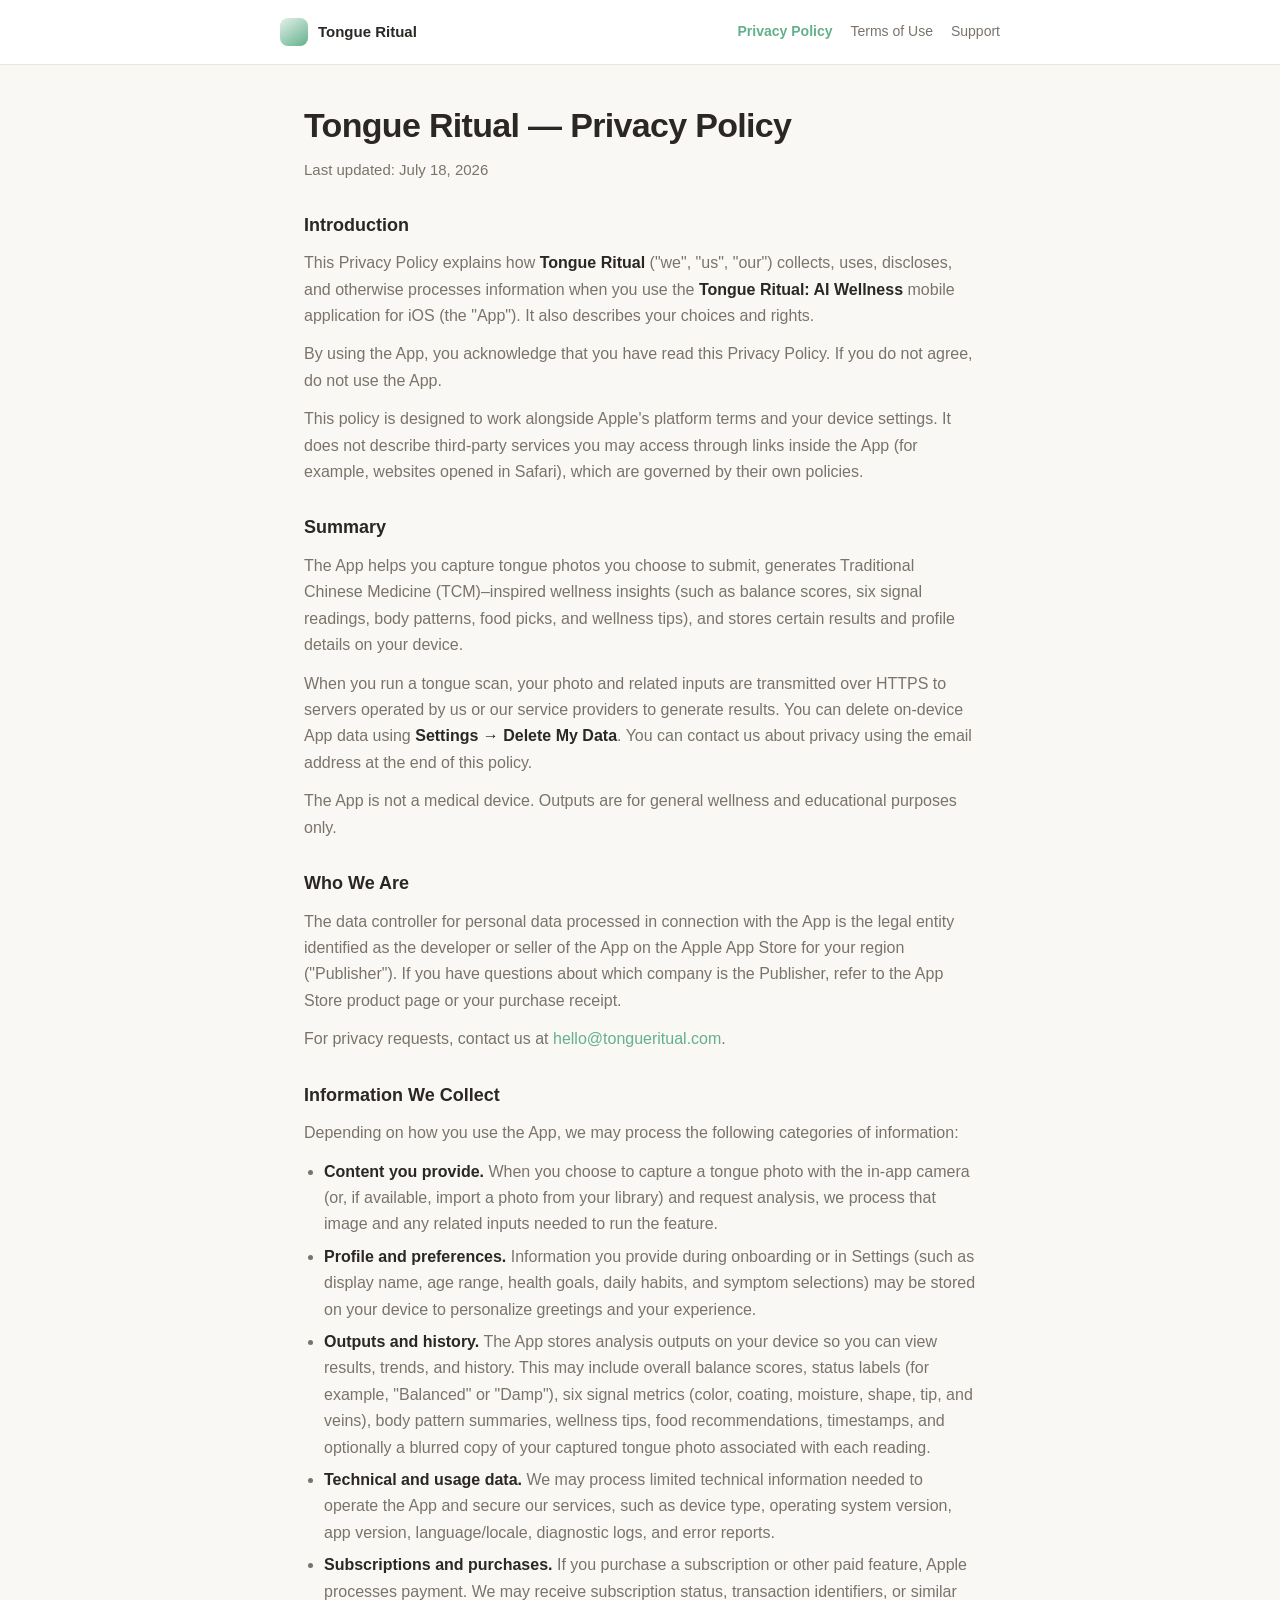
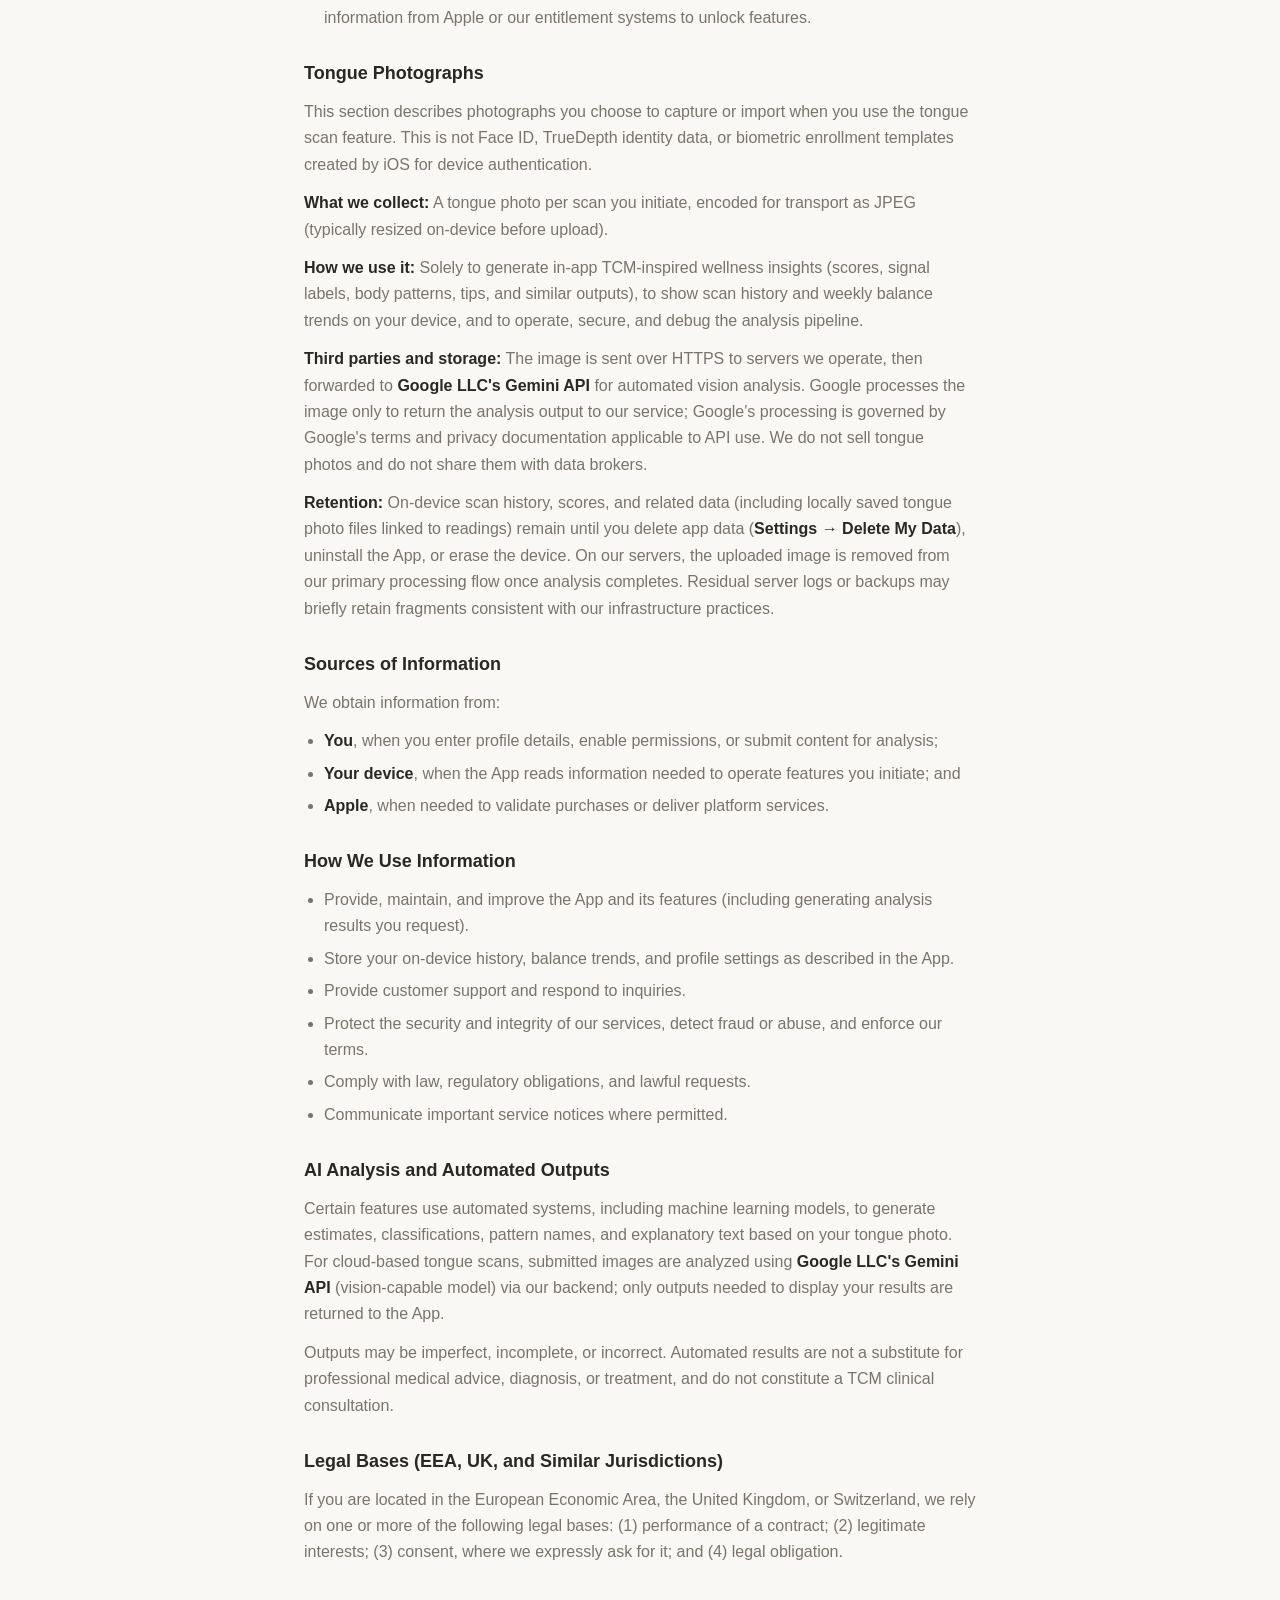
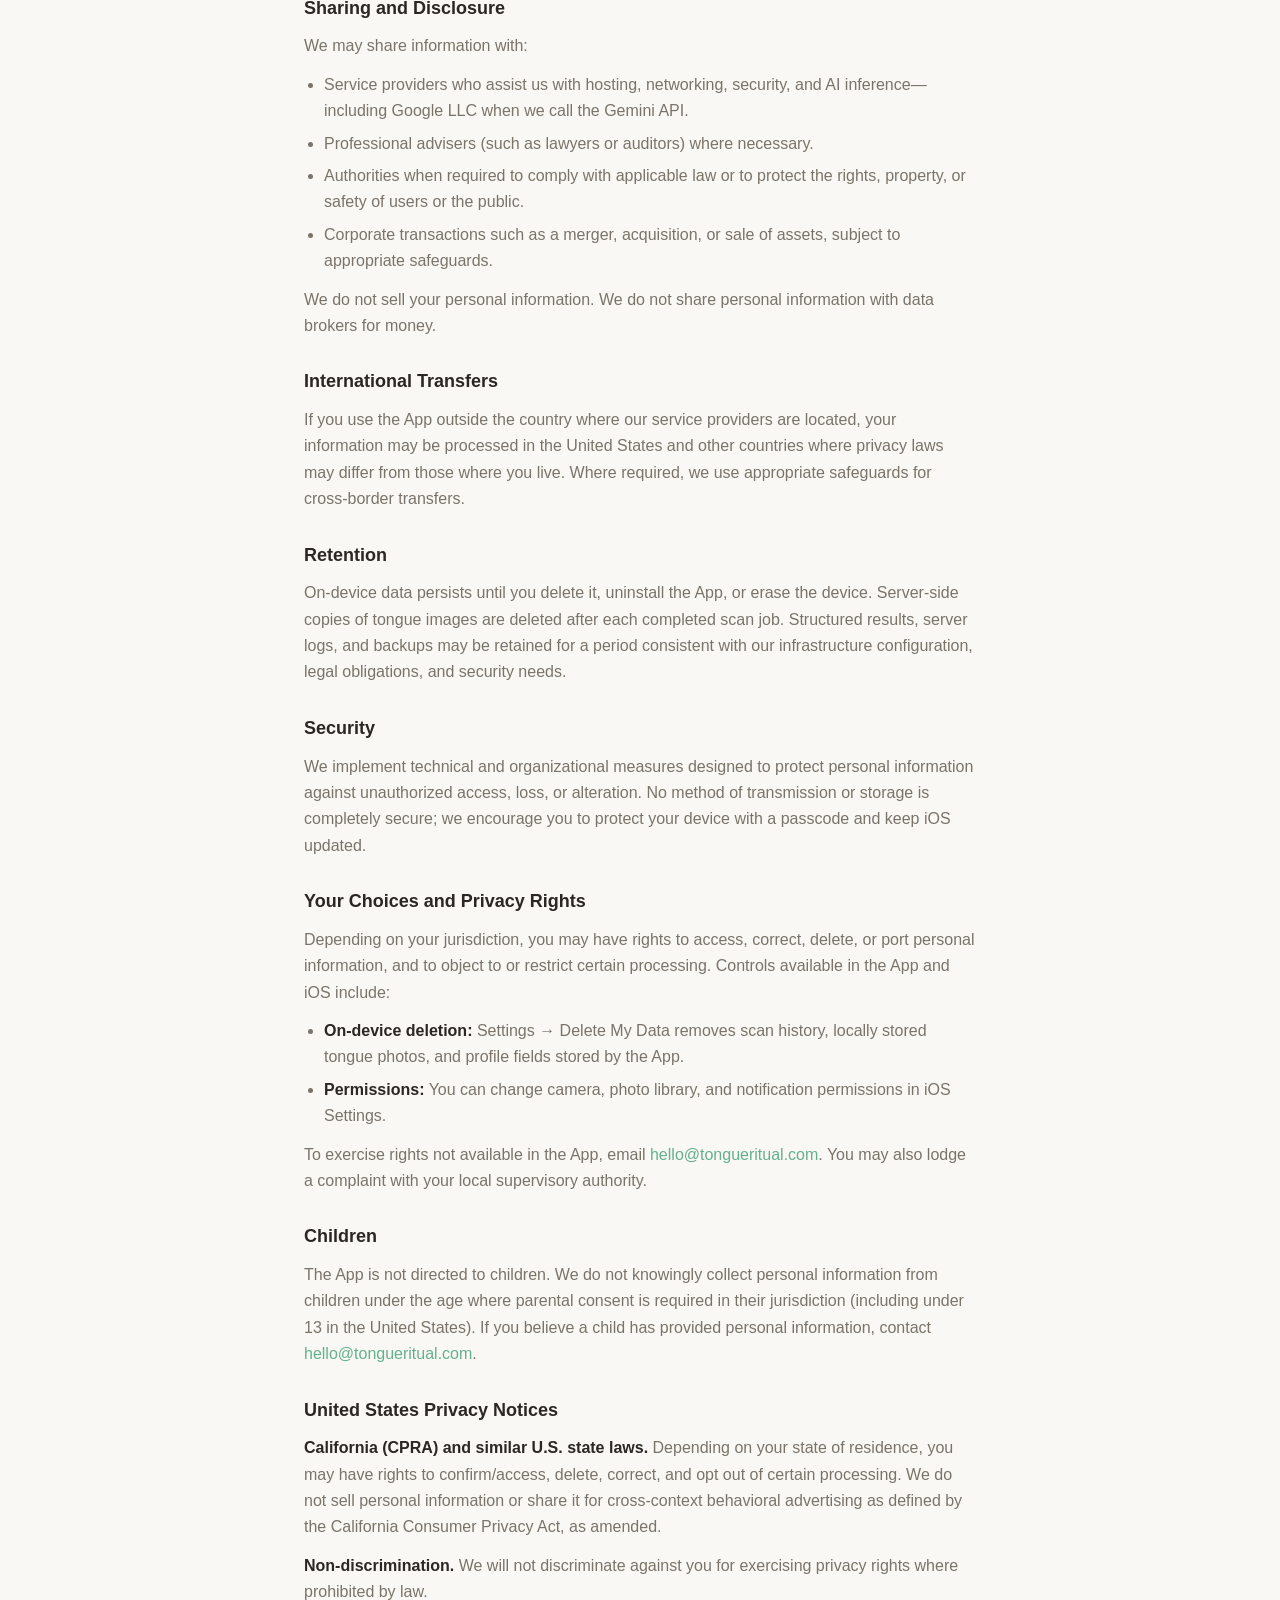
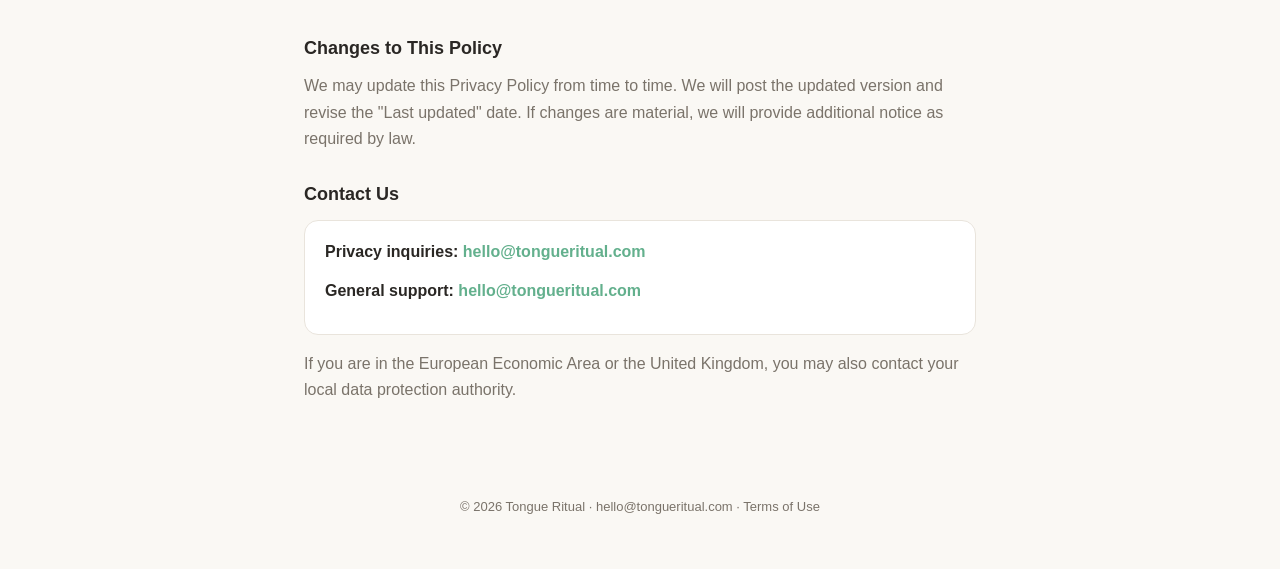
==== tongue-ritual/privacy/index.html @ d2f24a65 "Add TongueRitual privacy policy" ====
<!DOCTYPE html>
<html lang="en">
<head>
  <meta charset="utf-8">
  <meta name="viewport" content="width=device-width, initial-scale=1">
  <title>Tongue Ritual — Privacy Policy</title>
  <meta name="description" content="Privacy Policy for Tongue Ritual: AI Wellness — how we handle tongue photos, scan history, and profile data.">
  <link rel="stylesheet" href="../assets/style.css">
</head>
<body>
  <header class="site-header">
    <div class="site-header-inner">
      <a class="brand" href="../support/">
        <span class="brand-mark" aria-hidden="true"></span>
        Tongue Ritual
      </a>
      <nav class="nav-links" aria-label="Legal">
        <a href="../privacy/" class="active">Privacy Policy</a>
        <a href="../terms/">Terms of Use</a>
        <a href="../support/">Support</a>
      </nav>
    </div>
  </header>

  <main>
    <h1>Tongue Ritual — Privacy Policy</h1>
    <p class="lead">Last updated: July 18, 2026</p>

    <section>
      <h2>Introduction</h2>
      <p>
        This Privacy Policy explains how <strong>Tongue Ritual</strong> ("we", "us", "our") collects, uses, discloses, and otherwise processes information when you use the <strong>Tongue Ritual: AI Wellness</strong> mobile application for iOS (the "App"). It also describes your choices and rights.
      </p>
      <p>
        By using the App, you acknowledge that you have read this Privacy Policy. If you do not agree, do not use the App.
      </p>
      <p>
        This policy is designed to work alongside Apple's platform terms and your device settings. It does not describe third-party services you may access through links inside the App (for example, websites opened in Safari), which are governed by their own policies.
      </p>
    </section>

    <section>
      <h2>Summary</h2>
      <p>
        The App helps you capture tongue photos you choose to submit, generates Traditional Chinese Medicine (TCM)–inspired wellness insights (such as balance scores, six signal readings, body patterns, food picks, and wellness tips), and stores certain results and profile details on your device.
      </p>
      <p>
        When you run a tongue scan, your photo and related inputs are transmitted over HTTPS to servers operated by us or our service providers to generate results. You can delete on-device App data using <strong>Settings → Delete My Data</strong>. You can contact us about privacy using the email address at the end of this policy.
      </p>
      <p>
        The App is not a medical device. Outputs are for general wellness and educational purposes only.
      </p>
    </section>

    <section>
      <h2>Who We Are</h2>
      <p>
        The data controller for personal data processed in connection with the App is the legal entity identified as the developer or seller of the App on the Apple App Store for your region ("Publisher"). If you have questions about which company is the Publisher, refer to the App Store product page or your purchase receipt.
      </p>
      <p>
        For privacy requests, contact us at <a href="mailto:hello@tongueritual.com">hello@tongueritual.com</a>.
      </p>
    </section>

    <section>
      <h2>Information We Collect</h2>
      <p>Depending on how you use the App, we may process the following categories of information:</p>
      <ul>
        <li><strong>Content you provide.</strong> When you choose to capture a tongue photo with the in-app camera (or, if available, import a photo from your library) and request analysis, we process that image and any related inputs needed to run the feature.</li>
        <li><strong>Profile and preferences.</strong> Information you provide during onboarding or in Settings (such as display name, age range, health goals, daily habits, and symptom selections) may be stored on your device to personalize greetings and your experience.</li>
        <li><strong>Outputs and history.</strong> The App stores analysis outputs on your device so you can view results, trends, and history. This may include overall balance scores, status labels (for example, "Balanced" or "Damp"), six signal metrics (color, coating, moisture, shape, tip, and veins), body pattern summaries, wellness tips, food recommendations, timestamps, and optionally a blurred copy of your captured tongue photo associated with each reading.</li>
        <li><strong>Technical and usage data.</strong> We may process limited technical information needed to operate the App and secure our services, such as device type, operating system version, app version, language/locale, diagnostic logs, and error reports.</li>
        <li><strong>Subscriptions and purchases.</strong> If you purchase a subscription or other paid feature, Apple processes payment. We may receive subscription status, transaction identifiers, or similar information from Apple or our entitlement systems to unlock features.</li>
      </ul>
    </section>

    <section>
      <h2>Tongue Photographs</h2>
      <p>
        This section describes photographs you choose to capture or import when you use the tongue scan feature. This is not Face ID, TrueDepth identity data, or biometric enrollment templates created by iOS for device authentication.
      </p>
      <p><strong>What we collect:</strong> A tongue photo per scan you initiate, encoded for transport as JPEG (typically resized on-device before upload).</p>
      <p><strong>How we use it:</strong> Solely to generate in-app TCM-inspired wellness insights (scores, signal labels, body patterns, tips, and similar outputs), to show scan history and weekly balance trends on your device, and to operate, secure, and debug the analysis pipeline.</p>
      <p>
        <strong>Third parties and storage:</strong> The image is sent over HTTPS to servers we operate, then forwarded to <strong>Google LLC's Gemini API</strong> for automated vision analysis. Google processes the image only to return the analysis output to our service; Google's processing is governed by Google's terms and privacy documentation applicable to API use. We do not sell tongue photos and do not share them with data brokers.
      </p>
      <p>
        <strong>Retention:</strong> On-device scan history, scores, and related data (including locally saved tongue photo files linked to readings) remain until you delete app data (<strong>Settings → Delete My Data</strong>), uninstall the App, or erase the device. On our servers, the uploaded image is removed from our primary processing flow once analysis completes. Residual server logs or backups may briefly retain fragments consistent with our infrastructure practices.
      </p>
    </section>

    <section>
      <h2>Sources of Information</h2>
      <p>We obtain information from:</p>
      <ul>
        <li><strong>You</strong>, when you enter profile details, enable permissions, or submit content for analysis;</li>
        <li><strong>Your device</strong>, when the App reads information needed to operate features you initiate; and</li>
        <li><strong>Apple</strong>, when needed to validate purchases or deliver platform services.</li>
      </ul>
    </section>

    <section>
      <h2>How We Use Information</h2>
      <ul>
        <li>Provide, maintain, and improve the App and its features (including generating analysis results you request).</li>
        <li>Store your on-device history, balance trends, and profile settings as described in the App.</li>
        <li>Provide customer support and respond to inquiries.</li>
        <li>Protect the security and integrity of our services, detect fraud or abuse, and enforce our terms.</li>
        <li>Comply with law, regulatory obligations, and lawful requests.</li>
        <li>Communicate important service notices where permitted.</li>
      </ul>
    </section>

    <section>
      <h2>AI Analysis and Automated Outputs</h2>
      <p>
        Certain features use automated systems, including machine learning models, to generate estimates, classifications, pattern names, and explanatory text based on your tongue photo. For cloud-based tongue scans, submitted images are analyzed using <strong>Google LLC's Gemini API</strong> (vision-capable model) via our backend; only outputs needed to display your results are returned to the App.
      </p>
      <p>
        Outputs may be imperfect, incomplete, or incorrect. Automated results are not a substitute for professional medical advice, diagnosis, or treatment, and do not constitute a TCM clinical consultation.
      </p>
    </section>

    <section>
      <h2>Legal Bases (EEA, UK, and Similar Jurisdictions)</h2>
      <p>
        If you are located in the European Economic Area, the United Kingdom, or Switzerland, we rely on one or more of the following legal bases: (1) performance of a contract; (2) legitimate interests; (3) consent, where we expressly ask for it; and (4) legal obligation.
      </p>
    </section>

    <section>
      <h2>Sharing and Disclosure</h2>
      <p>We may share information with:</p>
      <ul>
        <li>Service providers who assist us with hosting, networking, security, and AI inference—including Google LLC when we call the Gemini API.</li>
        <li>Professional advisers (such as lawyers or auditors) where necessary.</li>
        <li>Authorities when required to comply with applicable law or to protect the rights, property, or safety of users or the public.</li>
        <li>Corporate transactions such as a merger, acquisition, or sale of assets, subject to appropriate safeguards.</li>
      </ul>
      <p>We do not sell your personal information. We do not share personal information with data brokers for money.</p>
    </section>

    <section>
      <h2>International Transfers</h2>
      <p>
        If you use the App outside the country where our service providers are located, your information may be processed in the United States and other countries where privacy laws may differ from those where you live. Where required, we use appropriate safeguards for cross-border transfers.
      </p>
    </section>

    <section>
      <h2>Retention</h2>
      <p>
        On-device data persists until you delete it, uninstall the App, or erase the device. Server-side copies of tongue images are deleted after each completed scan job. Structured results, server logs, and backups may be retained for a period consistent with our infrastructure configuration, legal obligations, and security needs.
      </p>
    </section>

    <section>
      <h2>Security</h2>
      <p>
        We implement technical and organizational measures designed to protect personal information against unauthorized access, loss, or alteration. No method of transmission or storage is completely secure; we encourage you to protect your device with a passcode and keep iOS updated.
      </p>
    </section>

    <section>
      <h2>Your Choices and Privacy Rights</h2>
      <p>Depending on your jurisdiction, you may have rights to access, correct, delete, or port personal information, and to object to or restrict certain processing. Controls available in the App and iOS include:</p>
      <ul>
        <li><strong>On-device deletion:</strong> Settings → Delete My Data removes scan history, locally stored tongue photos, and profile fields stored by the App.</li>
        <li><strong>Permissions:</strong> You can change camera, photo library, and notification permissions in iOS Settings.</li>
      </ul>
      <p>
        To exercise rights not available in the App, email <a href="mailto:hello@tongueritual.com">hello@tongueritual.com</a>. You may also lodge a complaint with your local supervisory authority.
      </p>
    </section>

    <section>
      <h2>Children</h2>
      <p>
        The App is not directed to children. We do not knowingly collect personal information from children under the age where parental consent is required in their jurisdiction (including under 13 in the United States). If you believe a child has provided personal information, contact <a href="mailto:hello@tongueritual.com">hello@tongueritual.com</a>.
      </p>
    </section>

    <section>
      <h2>United States Privacy Notices</h2>
      <p>
        <strong>California (CPRA) and similar U.S. state laws.</strong> Depending on your state of residence, you may have rights to confirm/access, delete, correct, and opt out of certain processing. We do not sell personal information or share it for cross-context behavioral advertising as defined by the California Consumer Privacy Act, as amended.
      </p>
      <p><strong>Non-discrimination.</strong> We will not discriminate against you for exercising privacy rights where prohibited by law.</p>
    </section>

    <section>
      <h2>Changes to This Policy</h2>
      <p>
        We may update this Privacy Policy from time to time. We will post the updated version and revise the "Last updated" date. If changes are material, we will provide additional notice as required by law.
      </p>
    </section>

    <section>
      <h2>Contact Us</h2>
      <div class="contact-box">
        <p><strong>Privacy inquiries:</strong> <a href="mailto:hello@tongueritual.com">hello@tongueritual.com</a></p>
        <p><strong>General support:</strong> <a href="mailto:hello@tongueritual.com">hello@tongueritual.com</a></p>
      </div>
      <p style="margin-top: 16px;">
        If you are in the European Economic Area or the United Kingdom, you may also contact your local data protection authority.
      </p>
    </section>
  </main>

  <footer class="site-footer">
    <p>© 2026 Tongue Ritual · <a href="mailto:hello@tongueritual.com">hello@tongueritual.com</a> · <a href="../terms/">Terms of Use</a></p>
  </footer>
</body>
</html>
---- tongue-ritual/assets/style.css ----
:root {
  --bg: #faf8f4;
  --surface: #ffffff;
  --primary: #63b08d;
  --primary-soft: #e3f1e9;
  --accent: #dd8a5e;
  --text: #2a2724;
  --text-secondary: #7a736a;
  --text-tertiary: #9a938a;
  --border: #e9e4dc;
  --max-width: 720px;
}

* {
  box-sizing: border-box;
}

html {
  scroll-behavior: smooth;
}

body {
  margin: 0;
  font-family: -apple-system, BlinkMacSystemFont, "Segoe UI", Roboto, Helvetica, Arial, sans-serif;
  font-size: 16px;
  line-height: 1.65;
  color: var(--text);
  background: var(--bg);
  -webkit-font-smoothing: antialiased;
}

a {
  color: var(--primary);
  text-decoration: none;
}

a:hover {
  text-decoration: underline;
}

.site-header {
  background: var(--surface);
  border-bottom: 1px solid var(--border);
  padding: 18px 24px;
}

.site-header-inner {
  max-width: var(--max-width);
  margin: 0 auto;
  display: flex;
  align-items: center;
  justify-content: space-between;
  gap: 16px;
  flex-wrap: wrap;
}

.brand {
  display: flex;
  align-items: center;
  gap: 10px;
  font-weight: 700;
  font-size: 15px;
  color: var(--text);
  text-decoration: none;
}

.brand:hover {
  text-decoration: none;
}

.brand-mark {
  width: 28px;
  height: 28px;
  border-radius: 8px;
  background: linear-gradient(145deg, var(--primary-soft), var(--primary));
}

.nav-links {
  display: flex;
  gap: 18px;
  font-size: 14px;
}

.nav-links a {
  color: var(--text-secondary);
}

.nav-links a.active {
  color: var(--primary);
  font-weight: 600;
}

main {
  max-width: var(--max-width);
  margin: 0 auto;
  padding: 40px 24px 64px;
}

h1 {
  font-size: clamp(1.75rem, 4vw, 2.125rem);
  line-height: 1.2;
  letter-spacing: -0.02em;
  margin: 0 0 12px;
}

.lead {
  color: var(--text-secondary);
  font-size: 15px;
  margin: 0 0 28px;
}

.notice {
  background: var(--primary-soft);
  border: 1px solid rgba(99, 176, 141, 0.25);
  border-radius: 12px;
  padding: 14px 16px;
  font-size: 14px;
  color: var(--text-secondary);
  margin-bottom: 32px;
}

section {
  margin-bottom: 28px;
}

h2 {
  font-size: 1.125rem;
  margin: 0 0 10px;
  color: var(--text);
}

p, li {
  color: var(--text-secondary);
  margin: 0 0 12px;
}

ul {
  margin: 0 0 12px;
  padding-left: 1.25rem;
}

li {
  margin-bottom: 6px;
}

strong {
  color: var(--text);
  font-weight: 600;
}

.contact-box {
  background: var(--surface);
  border: 1px solid var(--border);
  border-radius: 14px;
  padding: 18px 20px;
  margin-top: 8px;
}

.contact-box a {
  font-weight: 600;
}

.site-footer {
  max-width: var(--max-width);
  margin: 0 auto;
  padding: 0 24px 40px;
  font-size: 13px;
  color: var(--text-tertiary);
  text-align: center;
}

.site-footer a {
  color: var(--text-secondary);
}

@media (max-width: 600px) {
  main {
    padding-top: 28px;
  }

  .nav-links {
    width: 100%;
  }
}
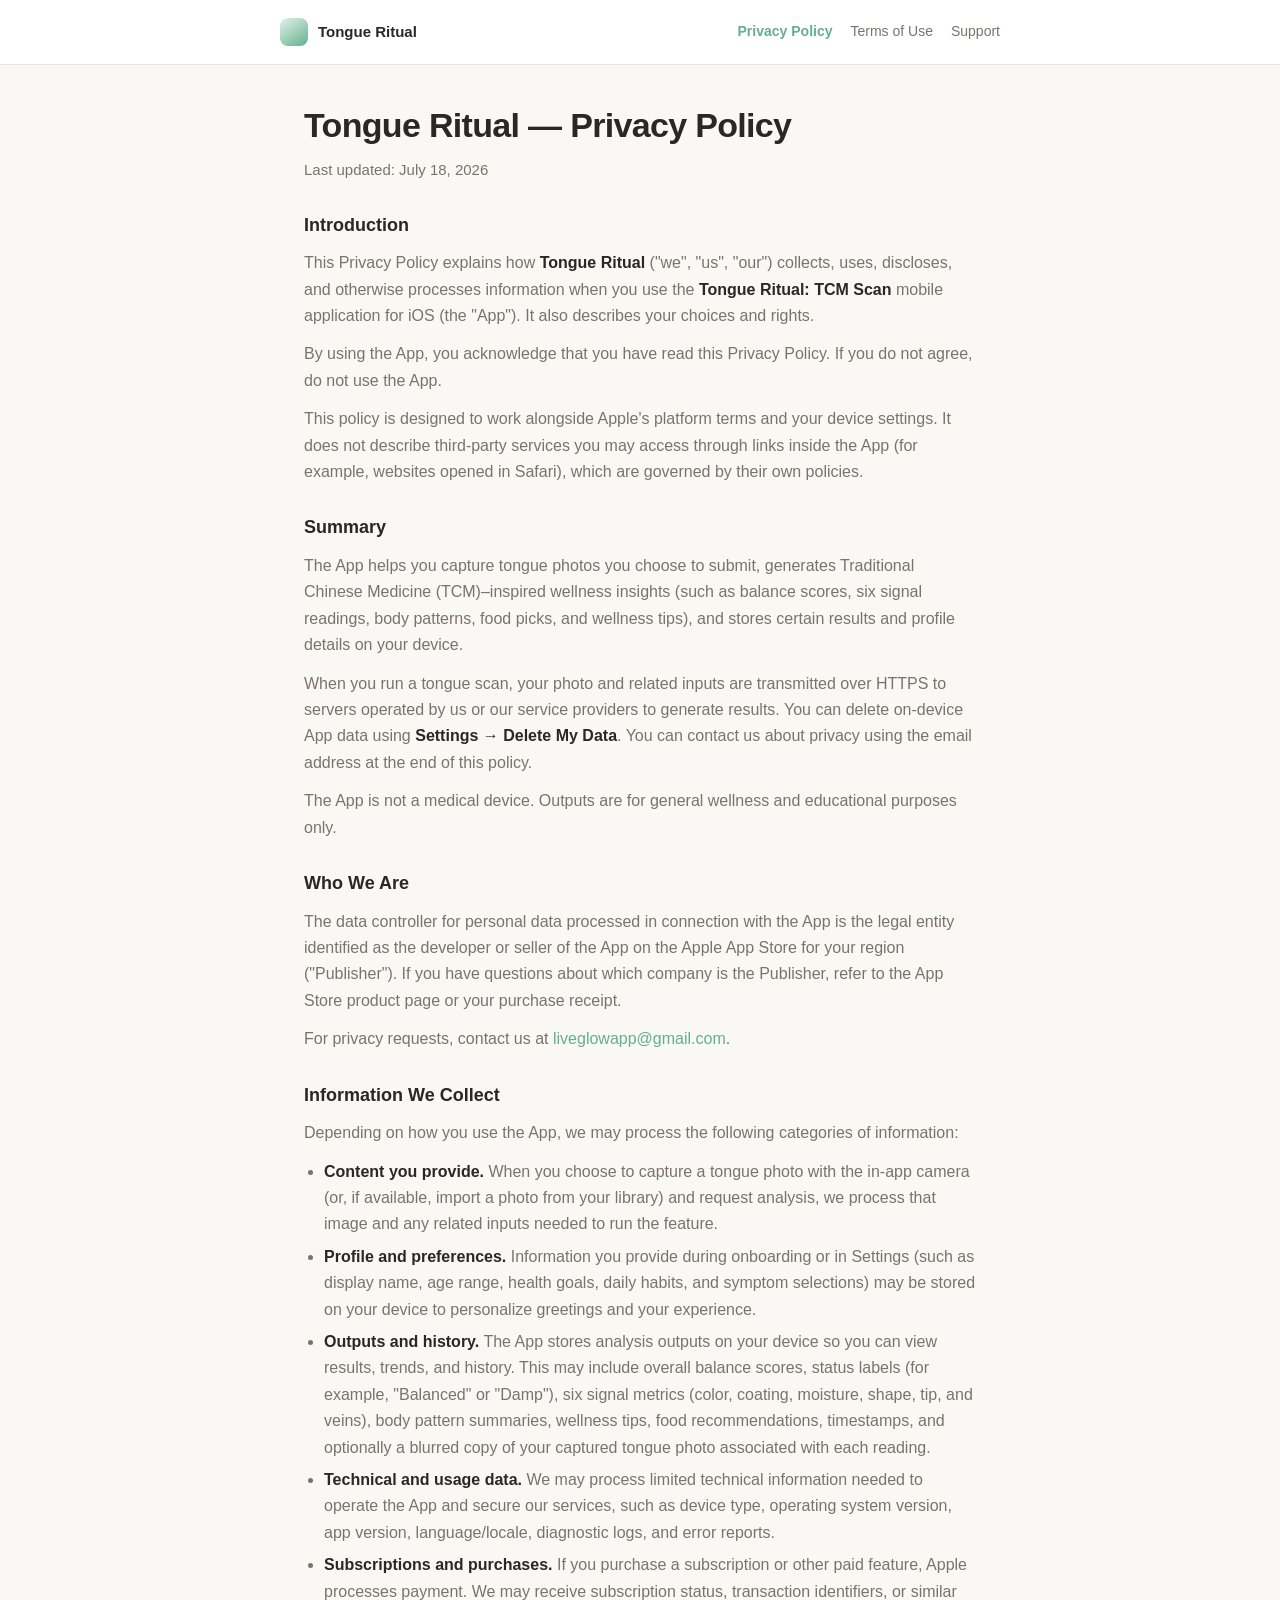
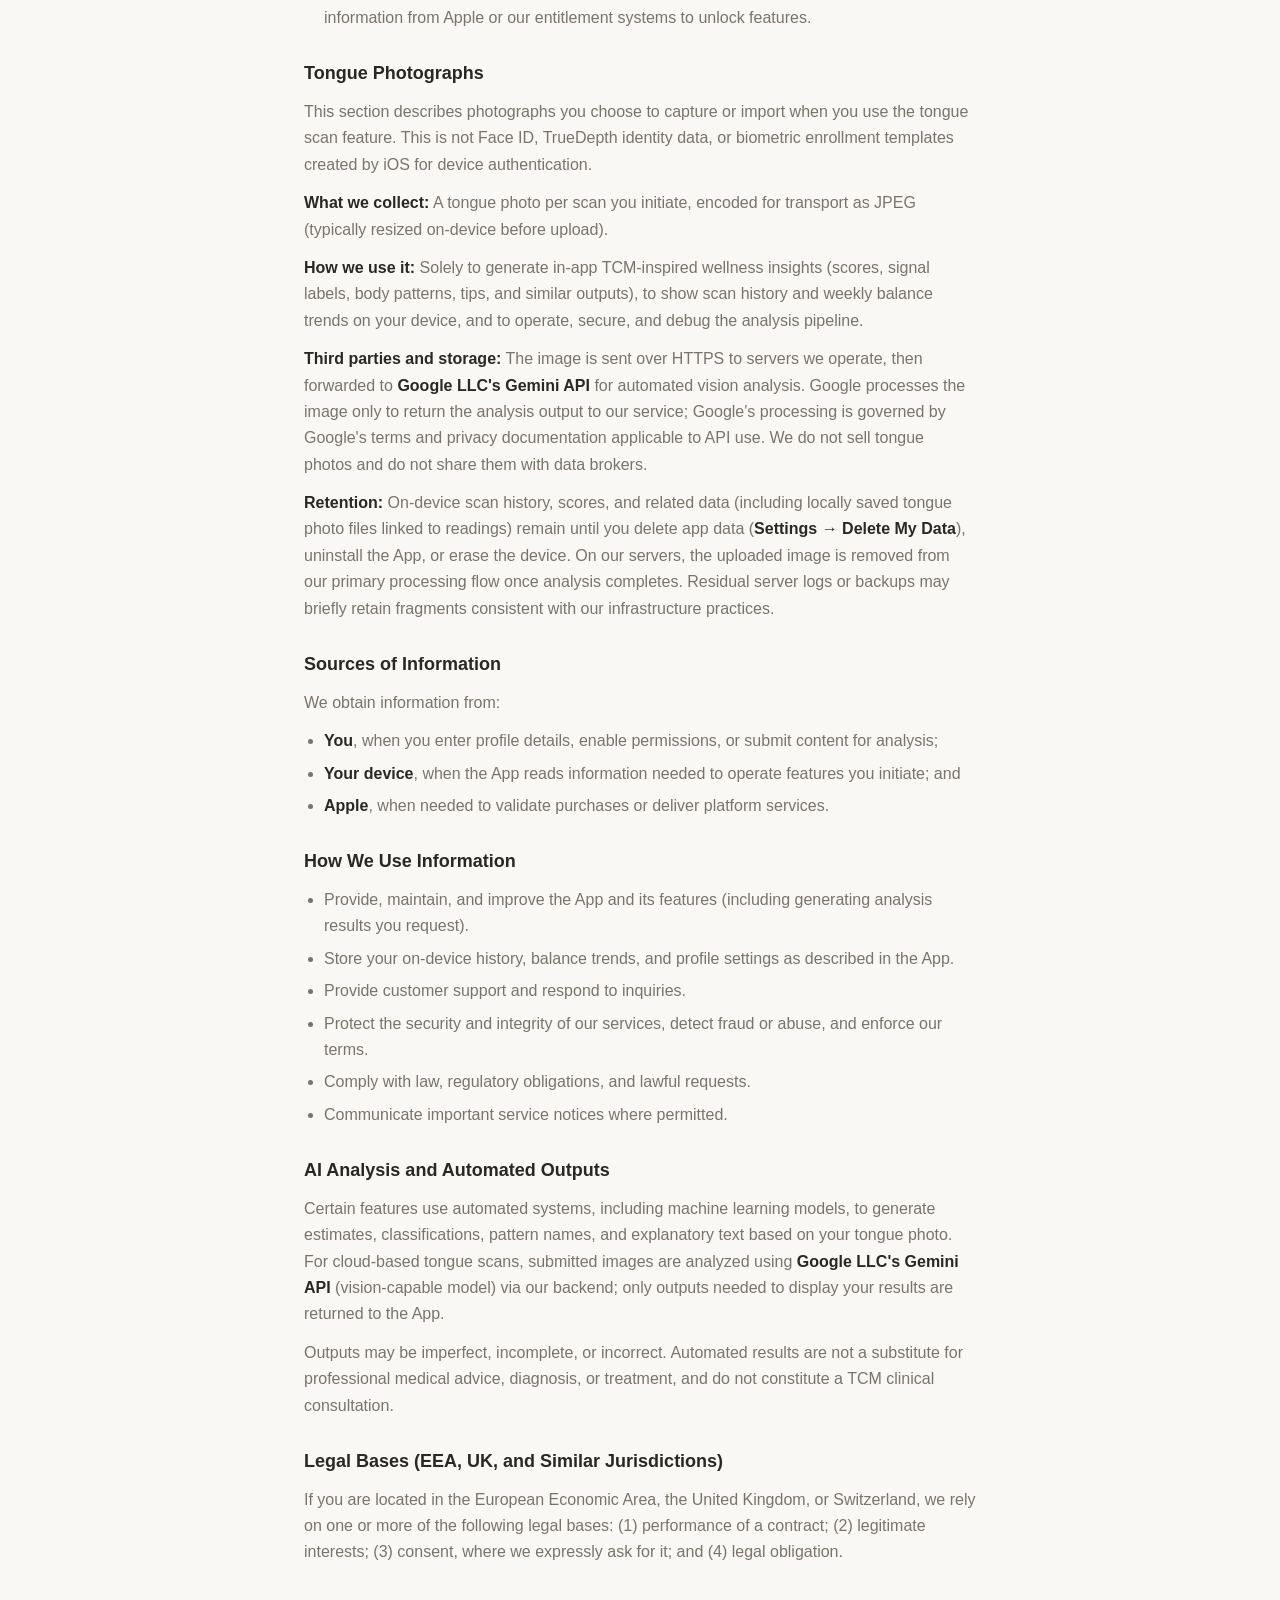
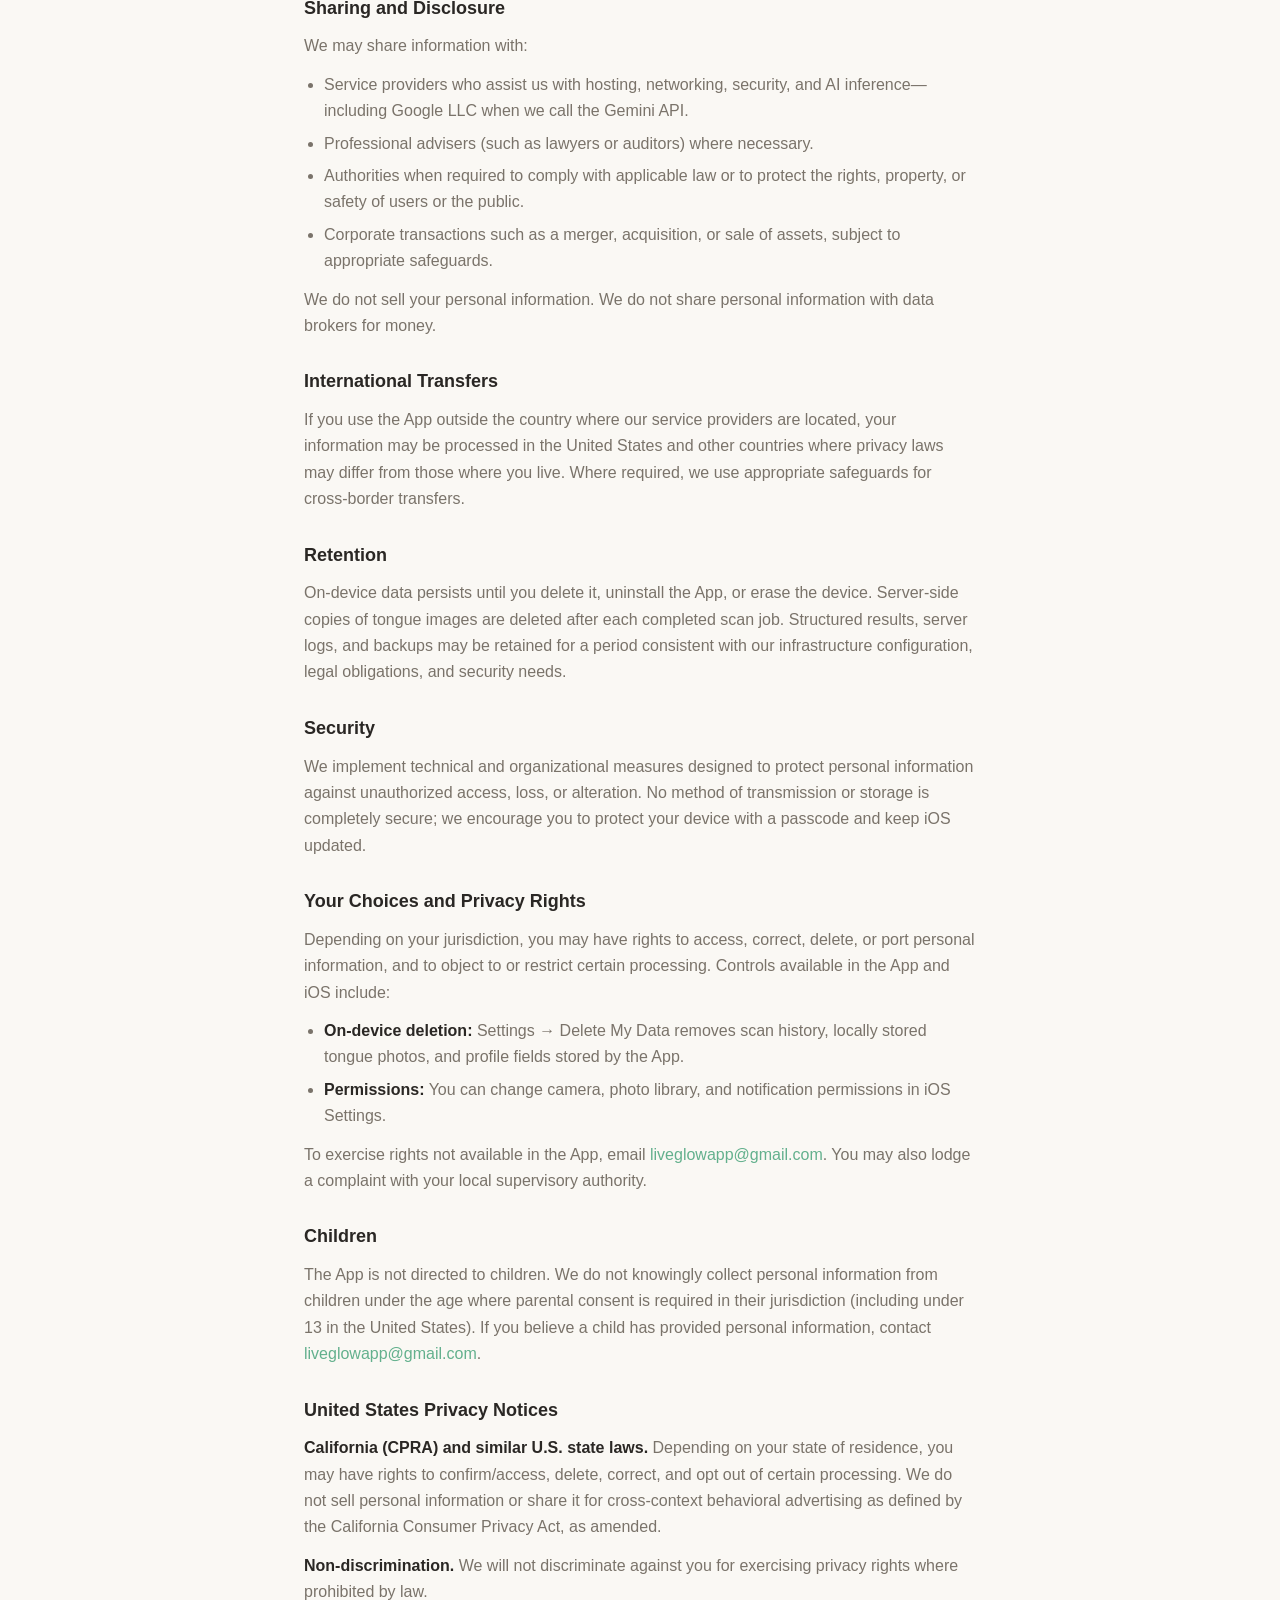
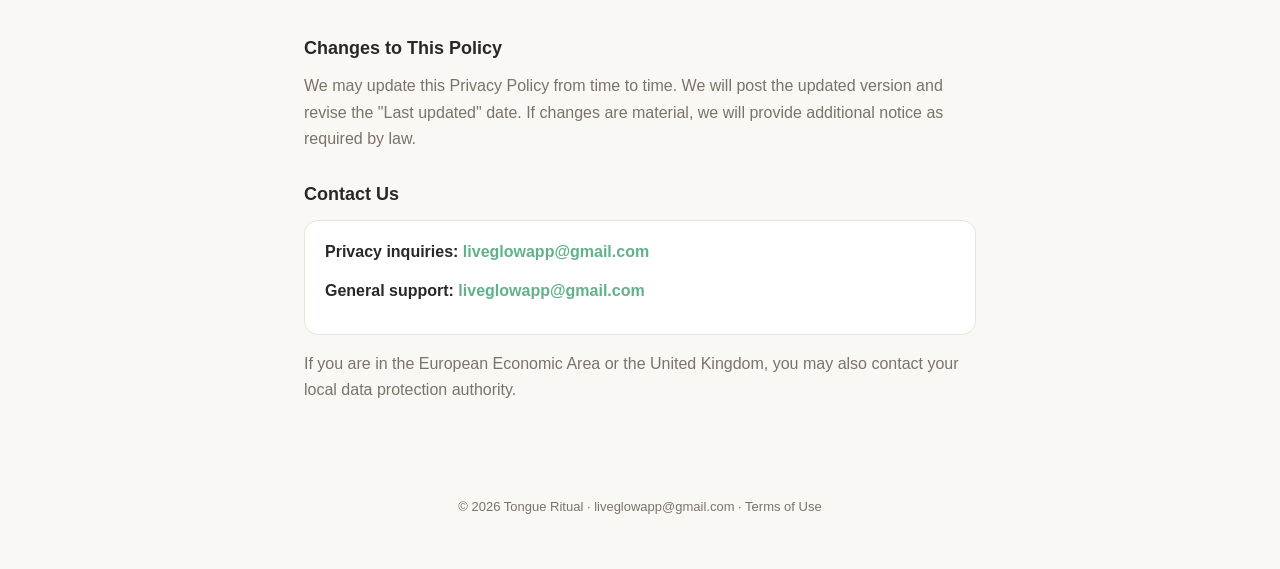
==== commit a26927d0: "Update Tongue Ritual privacy contact" ====
--- a/tongue-ritual/privacy/index.html
+++ b/tongue-ritual/privacy/index.html
@@ -4,7 +4,7 @@
   <meta charset="utf-8">
   <meta name="viewport" content="width=device-width, initial-scale=1">
   <title>Tongue Ritual — Privacy Policy</title>
-  <meta name="description" content="Privacy Policy for Tongue Ritual: AI Wellness — how we handle tongue photos, scan history, and profile data.">
+  <meta name="description" content="Privacy Policy for Tongue Ritual: TCM Scan — how we handle tongue photos, scan history, and profile data.">
   <link rel="stylesheet" href="../assets/style.css">
 </head>
 <body>
@@ -29,7 +29,7 @@
     <section>
       <h2>Introduction</h2>
       <p>
-        This Privacy Policy explains how <strong>Tongue Ritual</strong> ("we", "us", "our") collects, uses, discloses, and otherwise processes information when you use the <strong>Tongue Ritual: AI Wellness</strong> mobile application for iOS (the "App"). It also describes your choices and rights.
+        This Privacy Policy explains how <strong>Tongue Ritual</strong> ("we", "us", "our") collects, uses, discloses, and otherwise processes information when you use the <strong>Tongue Ritual: TCM Scan</strong> mobile application for iOS (the "App"). It also describes your choices and rights.
       </p>
       <p>
         By using the App, you acknowledge that you have read this Privacy Policy. If you do not agree, do not use the App.
@@ -58,7 +58,7 @@
         The data controller for personal data processed in connection with the App is the legal entity identified as the developer or seller of the App on the Apple App Store for your region ("Publisher"). If you have questions about which company is the Publisher, refer to the App Store product page or your purchase receipt.
       </p>
       <p>
-        For privacy requests, contact us at <a href="mailto:hello@tongueritual.com">hello@tongueritual.com</a>.
+        For privacy requests, contact us at <a href="mailto:liveglowapp@gmail.com">liveglowapp@gmail.com</a>.
       </p>
     </section>
 
@@ -169,14 +169,14 @@
         <li><strong>Permissions:</strong> You can change camera, photo library, and notification permissions in iOS Settings.</li>
       </ul>
       <p>
-        To exercise rights not available in the App, email <a href="mailto:hello@tongueritual.com">hello@tongueritual.com</a>. You may also lodge a complaint with your local supervisory authority.
+        To exercise rights not available in the App, email <a href="mailto:liveglowapp@gmail.com">liveglowapp@gmail.com</a>. You may also lodge a complaint with your local supervisory authority.
       </p>
     </section>
 
     <section>
       <h2>Children</h2>
       <p>
-        The App is not directed to children. We do not knowingly collect personal information from children under the age where parental consent is required in their jurisdiction (including under 13 in the United States). If you believe a child has provided personal information, contact <a href="mailto:hello@tongueritual.com">hello@tongueritual.com</a>.
+        The App is not directed to children. We do not knowingly collect personal information from children under the age where parental consent is required in their jurisdiction (including under 13 in the United States). If you believe a child has provided personal information, contact <a href="mailto:liveglowapp@gmail.com">liveglowapp@gmail.com</a>.
       </p>
     </section>
 
@@ -198,8 +198,8 @@
     <section>
       <h2>Contact Us</h2>
       <div class="contact-box">
-        <p><strong>Privacy inquiries:</strong> <a href="mailto:hello@tongueritual.com">hello@tongueritual.com</a></p>
-        <p><strong>General support:</strong> <a href="mailto:hello@tongueritual.com">hello@tongueritual.com</a></p>
+        <p><strong>Privacy inquiries:</strong> <a href="mailto:liveglowapp@gmail.com">liveglowapp@gmail.com</a></p>
+        <p><strong>General support:</strong> <a href="mailto:liveglowapp@gmail.com">liveglowapp@gmail.com</a></p>
       </div>
       <p style="margin-top: 16px;">
         If you are in the European Economic Area or the United Kingdom, you may also contact your local data protection authority.
@@ -208,7 +208,7 @@
   </main>
 
   <footer class="site-footer">
-    <p>© 2026 Tongue Ritual · <a href="mailto:hello@tongueritual.com">hello@tongueritual.com</a> · <a href="../terms/">Terms of Use</a></p>
+    <p>© 2026 Tongue Ritual · <a href="mailto:liveglowapp@gmail.com">liveglowapp@gmail.com</a> · <a href="../terms/">Terms of Use</a></p>
   </footer>
 </body>
 </html>
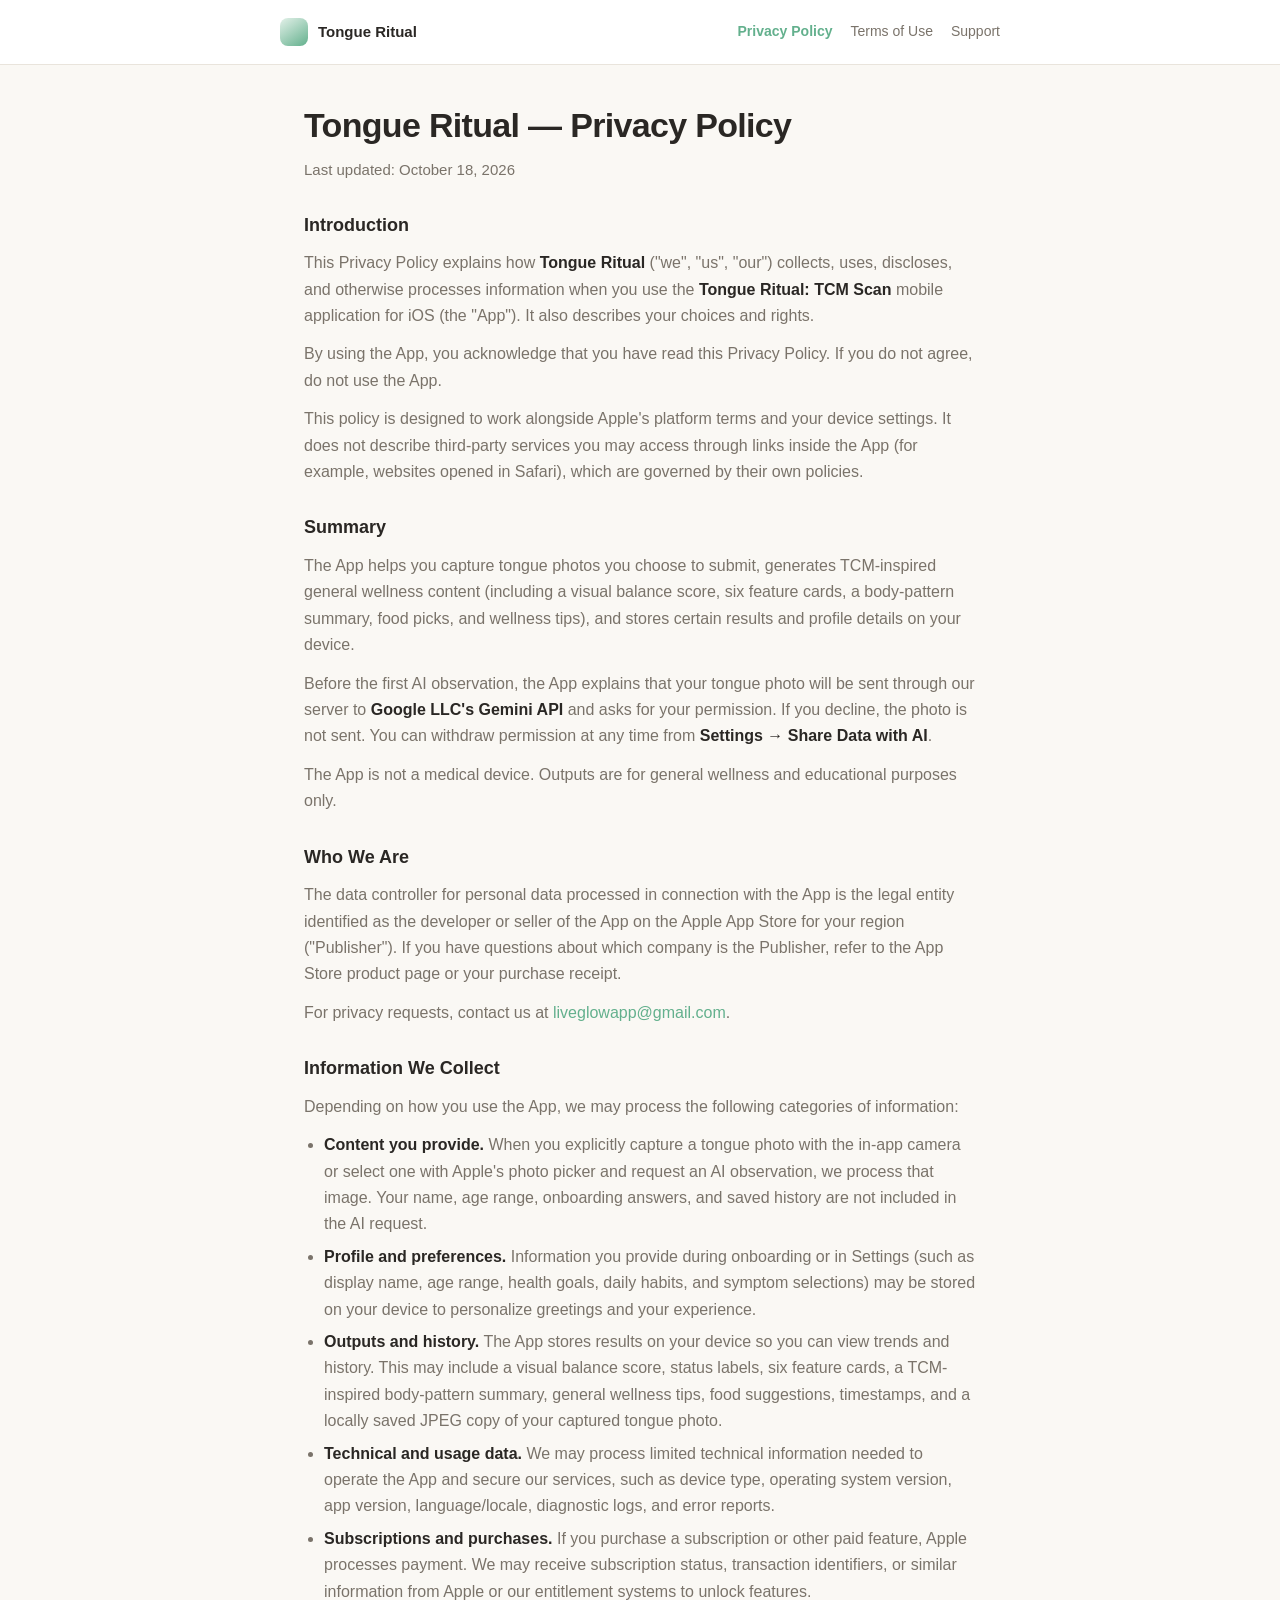
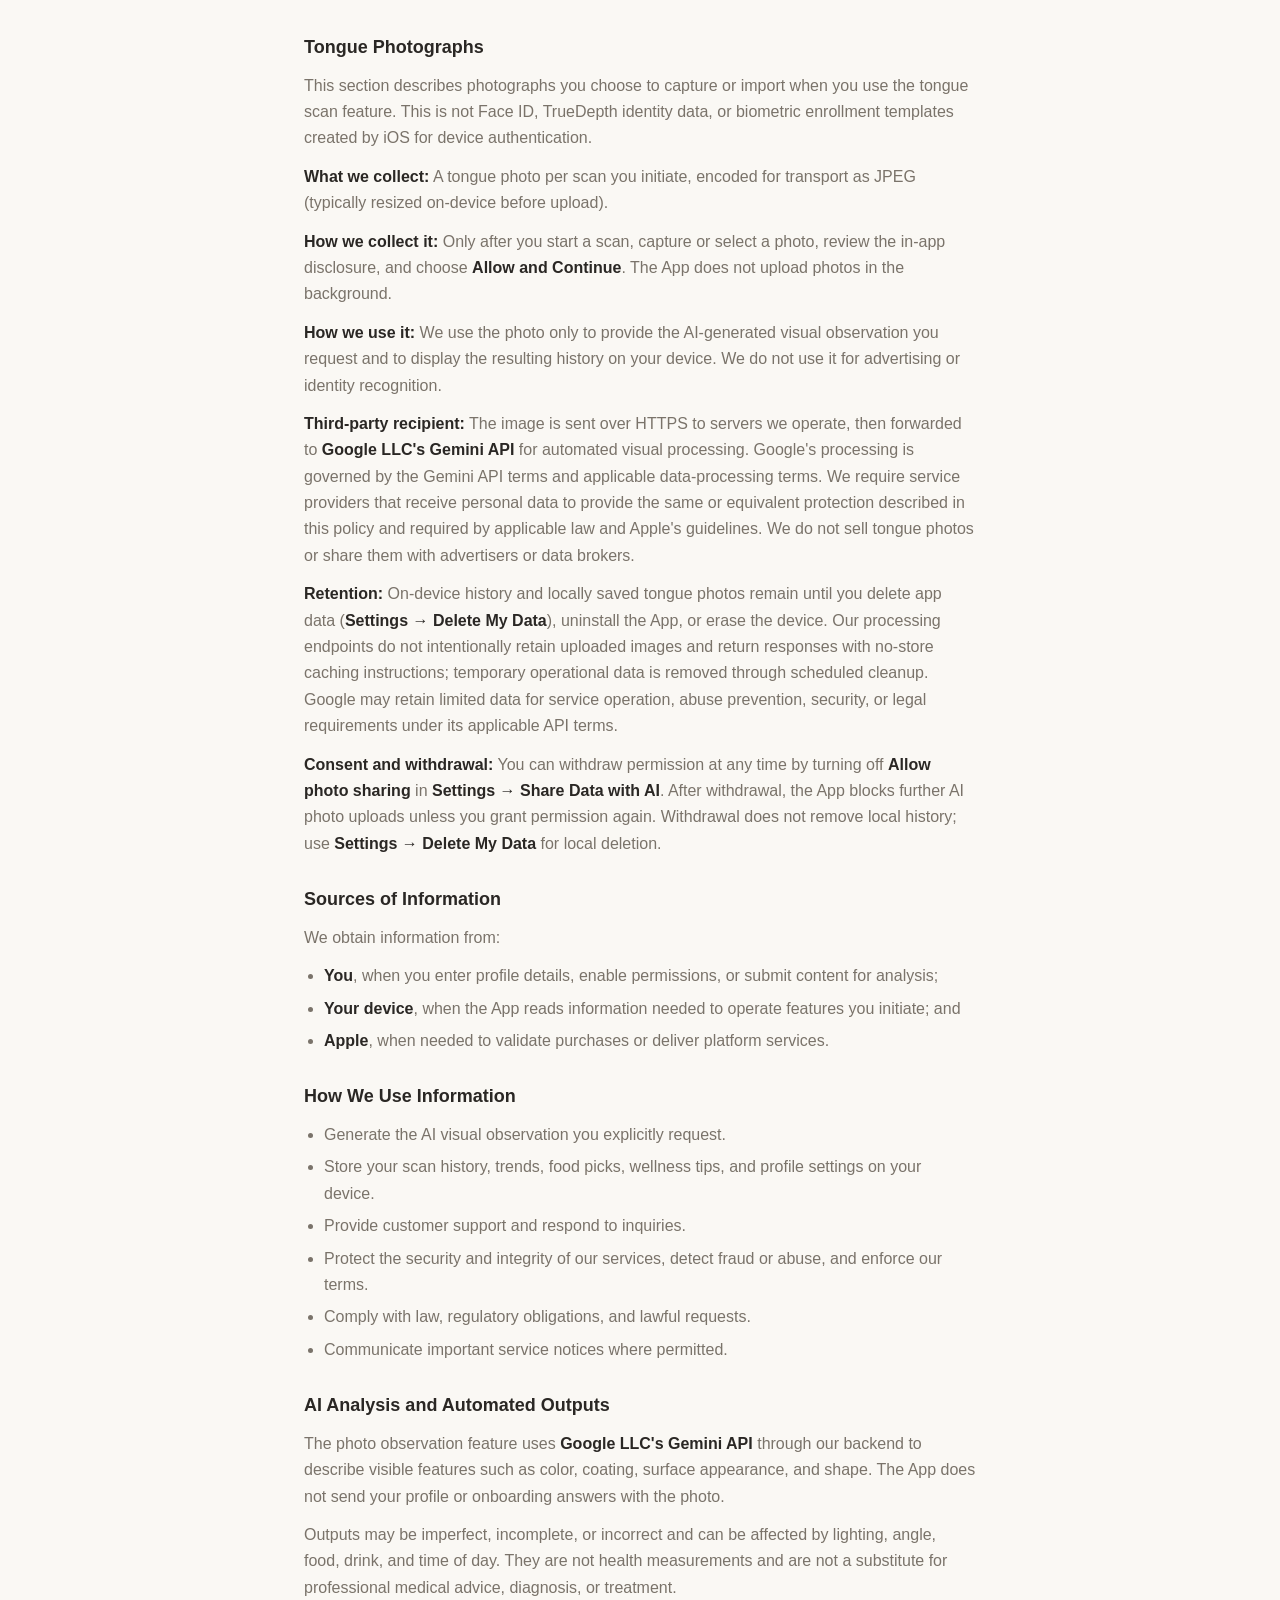
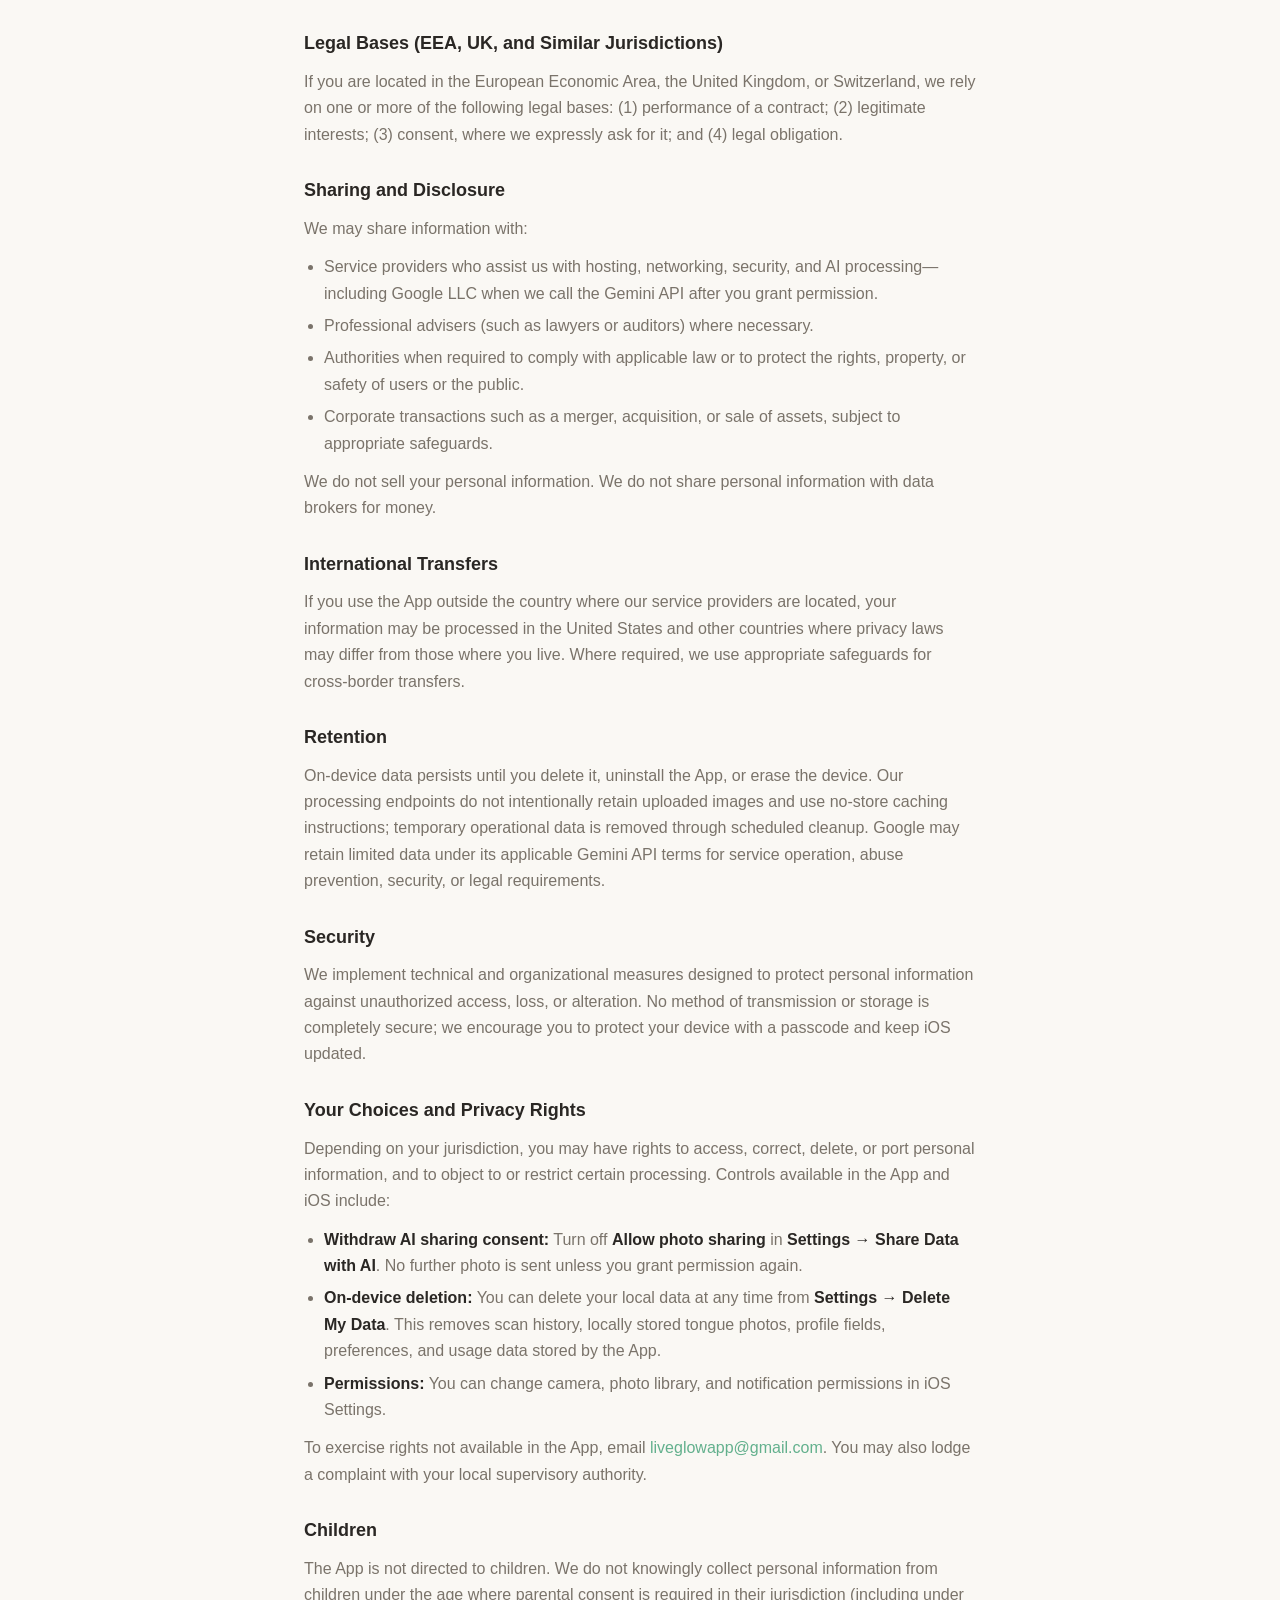
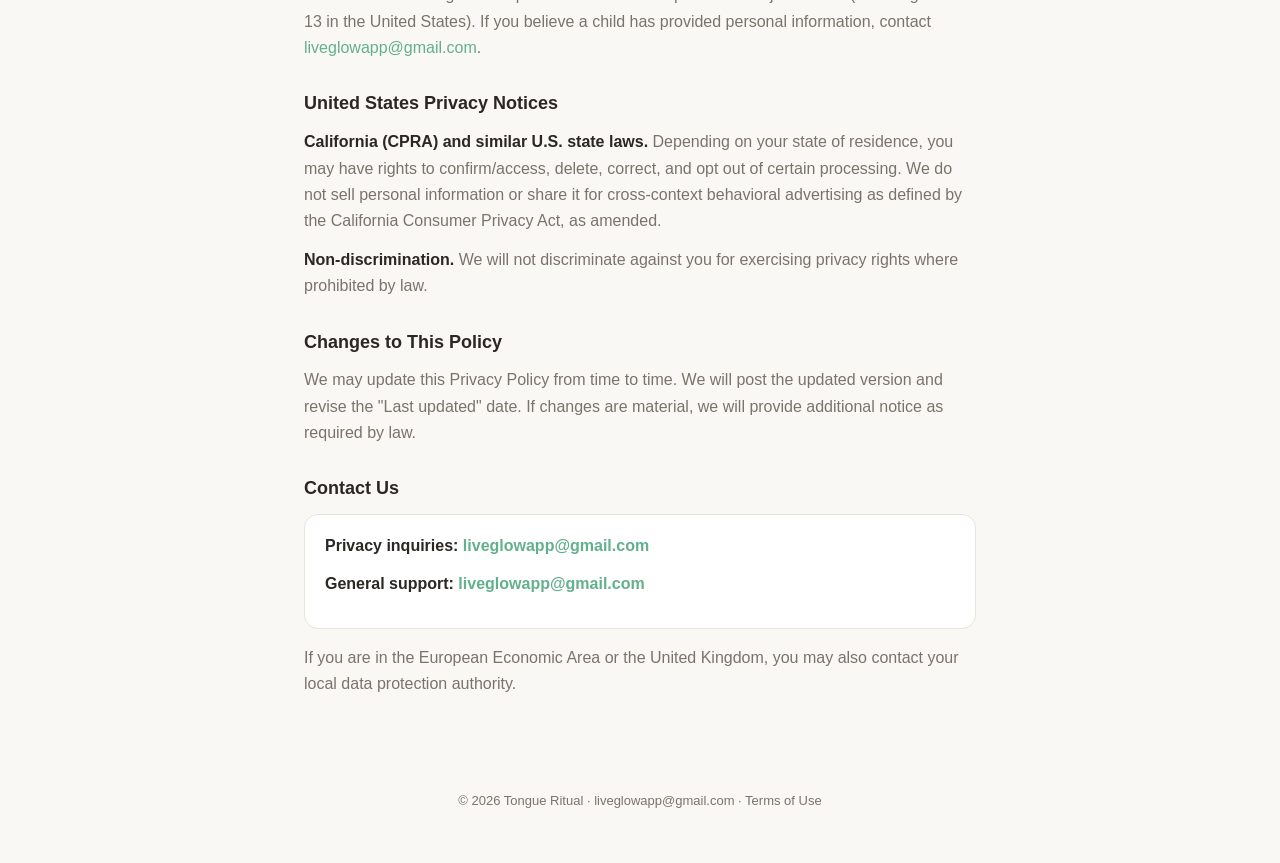
==== commit 9b4e547c: "Publish Tongue Ritual privacy page for App Review." ====
--- a/tongue-ritual/privacy/index.html
+++ b/tongue-ritual/privacy/index.html
@@ -24,7 +24,7 @@
 
   <main>
     <h1>Tongue Ritual — Privacy Policy</h1>
-    <p class="lead">Last updated: July 18, 2026</p>
+    <p class="lead">Last updated: October 18, 2026</p>
 
     <section>
       <h2>Introduction</h2>
@@ -42,10 +42,10 @@
     <section>
       <h2>Summary</h2>
       <p>
-        The App helps you capture tongue photos you choose to submit, generates Traditional Chinese Medicine (TCM)–inspired wellness insights (such as balance scores, six signal readings, body patterns, food picks, and wellness tips), and stores certain results and profile details on your device.
-      </p>
-      <p>
-        When you run a tongue scan, your photo and related inputs are transmitted over HTTPS to servers operated by us or our service providers to generate results. You can delete on-device App data using <strong>Settings → Delete My Data</strong>. You can contact us about privacy using the email address at the end of this policy.
+        The App helps you capture tongue photos you choose to submit, generates TCM-inspired general wellness content (including a visual balance score, six feature cards, a body-pattern summary, food picks, and wellness tips), and stores certain results and profile details on your device.
+      </p>
+      <p>
+        Before the first AI observation, the App explains that your tongue photo will be sent through our server to <strong>Google LLC's Gemini API</strong> and asks for your permission. If you decline, the photo is not sent. You can withdraw permission at any time from <strong>Settings → Share Data with AI</strong>.
       </p>
       <p>
         The App is not a medical device. Outputs are for general wellness and educational purposes only.
@@ -66,9 +66,9 @@
       <h2>Information We Collect</h2>
       <p>Depending on how you use the App, we may process the following categories of information:</p>
       <ul>
-        <li><strong>Content you provide.</strong> When you choose to capture a tongue photo with the in-app camera (or, if available, import a photo from your library) and request analysis, we process that image and any related inputs needed to run the feature.</li>
+        <li><strong>Content you provide.</strong> When you explicitly capture a tongue photo with the in-app camera or select one with Apple's photo picker and request an AI observation, we process that image. Your name, age range, onboarding answers, and saved history are not included in the AI request.</li>
         <li><strong>Profile and preferences.</strong> Information you provide during onboarding or in Settings (such as display name, age range, health goals, daily habits, and symptom selections) may be stored on your device to personalize greetings and your experience.</li>
-        <li><strong>Outputs and history.</strong> The App stores analysis outputs on your device so you can view results, trends, and history. This may include overall balance scores, status labels (for example, "Balanced" or "Damp"), six signal metrics (color, coating, moisture, shape, tip, and veins), body pattern summaries, wellness tips, food recommendations, timestamps, and optionally a blurred copy of your captured tongue photo associated with each reading.</li>
+        <li><strong>Outputs and history.</strong> The App stores results on your device so you can view trends and history. This may include a visual balance score, status labels, six feature cards, a TCM-inspired body-pattern summary, general wellness tips, food suggestions, timestamps, and a locally saved JPEG copy of your captured tongue photo.</li>
         <li><strong>Technical and usage data.</strong> We may process limited technical information needed to operate the App and secure our services, such as device type, operating system version, app version, language/locale, diagnostic logs, and error reports.</li>
         <li><strong>Subscriptions and purchases.</strong> If you purchase a subscription or other paid feature, Apple processes payment. We may receive subscription status, transaction identifiers, or similar information from Apple or our entitlement systems to unlock features.</li>
       </ul>
@@ -80,13 +80,15 @@
         This section describes photographs you choose to capture or import when you use the tongue scan feature. This is not Face ID, TrueDepth identity data, or biometric enrollment templates created by iOS for device authentication.
       </p>
       <p><strong>What we collect:</strong> A tongue photo per scan you initiate, encoded for transport as JPEG (typically resized on-device before upload).</p>
-      <p><strong>How we use it:</strong> Solely to generate in-app TCM-inspired wellness insights (scores, signal labels, body patterns, tips, and similar outputs), to show scan history and weekly balance trends on your device, and to operate, secure, and debug the analysis pipeline.</p>
-      <p>
-        <strong>Third parties and storage:</strong> The image is sent over HTTPS to servers we operate, then forwarded to <strong>Google LLC's Gemini API</strong> for automated vision analysis. Google processes the image only to return the analysis output to our service; Google's processing is governed by Google's terms and privacy documentation applicable to API use. We do not sell tongue photos and do not share them with data brokers.
-      </p>
-      <p>
-        <strong>Retention:</strong> On-device scan history, scores, and related data (including locally saved tongue photo files linked to readings) remain until you delete app data (<strong>Settings → Delete My Data</strong>), uninstall the App, or erase the device. On our servers, the uploaded image is removed from our primary processing flow once analysis completes. Residual server logs or backups may briefly retain fragments consistent with our infrastructure practices.
-      </p>
+      <p><strong>How we collect it:</strong> Only after you start a scan, capture or select a photo, review the in-app disclosure, and choose <strong>Allow and Continue</strong>. The App does not upload photos in the background.</p>
+      <p><strong>How we use it:</strong> We use the photo only to provide the AI-generated visual observation you request and to display the resulting history on your device. We do not use it for advertising or identity recognition.</p>
+      <p>
+        <strong>Third-party recipient:</strong> The image is sent over HTTPS to servers we operate, then forwarded to <strong>Google LLC's Gemini API</strong> for automated visual processing. Google's processing is governed by the Gemini API terms and applicable data-processing terms. We require service providers that receive personal data to provide the same or equivalent protection described in this policy and required by applicable law and Apple's guidelines. We do not sell tongue photos or share them with advertisers or data brokers.
+      </p>
+      <p>
+        <strong>Retention:</strong> On-device history and locally saved tongue photos remain until you delete app data (<strong>Settings → Delete My Data</strong>), uninstall the App, or erase the device. Our processing endpoints do not intentionally retain uploaded images and return responses with no-store caching instructions; temporary operational data is removed through scheduled cleanup. Google may retain limited data for service operation, abuse prevention, security, or legal requirements under its applicable API terms.
+      </p>
+      <p><strong>Consent and withdrawal:</strong> You can withdraw permission at any time by turning off <strong>Allow photo sharing</strong> in <strong>Settings → Share Data with AI</strong>. After withdrawal, the App blocks further AI photo uploads unless you grant permission again. Withdrawal does not remove local history; use <strong>Settings → Delete My Data</strong> for local deletion.</p>
     </section>
 
     <section>
@@ -102,8 +104,8 @@
     <section>
       <h2>How We Use Information</h2>
       <ul>
-        <li>Provide, maintain, and improve the App and its features (including generating analysis results you request).</li>
-        <li>Store your on-device history, balance trends, and profile settings as described in the App.</li>
+        <li>Generate the AI visual observation you explicitly request.</li>
+        <li>Store your scan history, trends, food picks, wellness tips, and profile settings on your device.</li>
         <li>Provide customer support and respond to inquiries.</li>
         <li>Protect the security and integrity of our services, detect fraud or abuse, and enforce our terms.</li>
         <li>Comply with law, regulatory obligations, and lawful requests.</li>
@@ -114,10 +116,10 @@
     <section>
       <h2>AI Analysis and Automated Outputs</h2>
       <p>
-        Certain features use automated systems, including machine learning models, to generate estimates, classifications, pattern names, and explanatory text based on your tongue photo. For cloud-based tongue scans, submitted images are analyzed using <strong>Google LLC's Gemini API</strong> (vision-capable model) via our backend; only outputs needed to display your results are returned to the App.
-      </p>
-      <p>
-        Outputs may be imperfect, incomplete, or incorrect. Automated results are not a substitute for professional medical advice, diagnosis, or treatment, and do not constitute a TCM clinical consultation.
+        The photo observation feature uses <strong>Google LLC's Gemini API</strong> through our backend to describe visible features such as color, coating, surface appearance, and shape. The App does not send your profile or onboarding answers with the photo.
+      </p>
+      <p>
+        Outputs may be imperfect, incomplete, or incorrect and can be affected by lighting, angle, food, drink, and time of day. They are not health measurements and are not a substitute for professional medical advice, diagnosis, or treatment.
       </p>
     </section>
 
@@ -132,7 +134,7 @@
       <h2>Sharing and Disclosure</h2>
       <p>We may share information with:</p>
       <ul>
-        <li>Service providers who assist us with hosting, networking, security, and AI inference—including Google LLC when we call the Gemini API.</li>
+        <li>Service providers who assist us with hosting, networking, security, and AI processing—including Google LLC when we call the Gemini API after you grant permission.</li>
         <li>Professional advisers (such as lawyers or auditors) where necessary.</li>
         <li>Authorities when required to comply with applicable law or to protect the rights, property, or safety of users or the public.</li>
         <li>Corporate transactions such as a merger, acquisition, or sale of assets, subject to appropriate safeguards.</li>
@@ -150,7 +152,7 @@
     <section>
       <h2>Retention</h2>
       <p>
-        On-device data persists until you delete it, uninstall the App, or erase the device. Server-side copies of tongue images are deleted after each completed scan job. Structured results, server logs, and backups may be retained for a period consistent with our infrastructure configuration, legal obligations, and security needs.
+        On-device data persists until you delete it, uninstall the App, or erase the device. Our processing endpoints do not intentionally retain uploaded images and use no-store caching instructions; temporary operational data is removed through scheduled cleanup. Google may retain limited data under its applicable Gemini API terms for service operation, abuse prevention, security, or legal requirements.
       </p>
     </section>
 
@@ -165,7 +167,8 @@
       <h2>Your Choices and Privacy Rights</h2>
       <p>Depending on your jurisdiction, you may have rights to access, correct, delete, or port personal information, and to object to or restrict certain processing. Controls available in the App and iOS include:</p>
       <ul>
-        <li><strong>On-device deletion:</strong> Settings → Delete My Data removes scan history, locally stored tongue photos, and profile fields stored by the App.</li>
+        <li><strong>Withdraw AI sharing consent:</strong> Turn off <strong>Allow photo sharing</strong> in <strong>Settings → Share Data with AI</strong>. No further photo is sent unless you grant permission again.</li>
+        <li><strong>On-device deletion:</strong> You can delete your local data at any time from <strong>Settings → Delete My Data</strong>. This removes scan history, locally stored tongue photos, profile fields, preferences, and usage data stored by the App.</li>
         <li><strong>Permissions:</strong> You can change camera, photo library, and notification permissions in iOS Settings.</li>
       </ul>
       <p>
